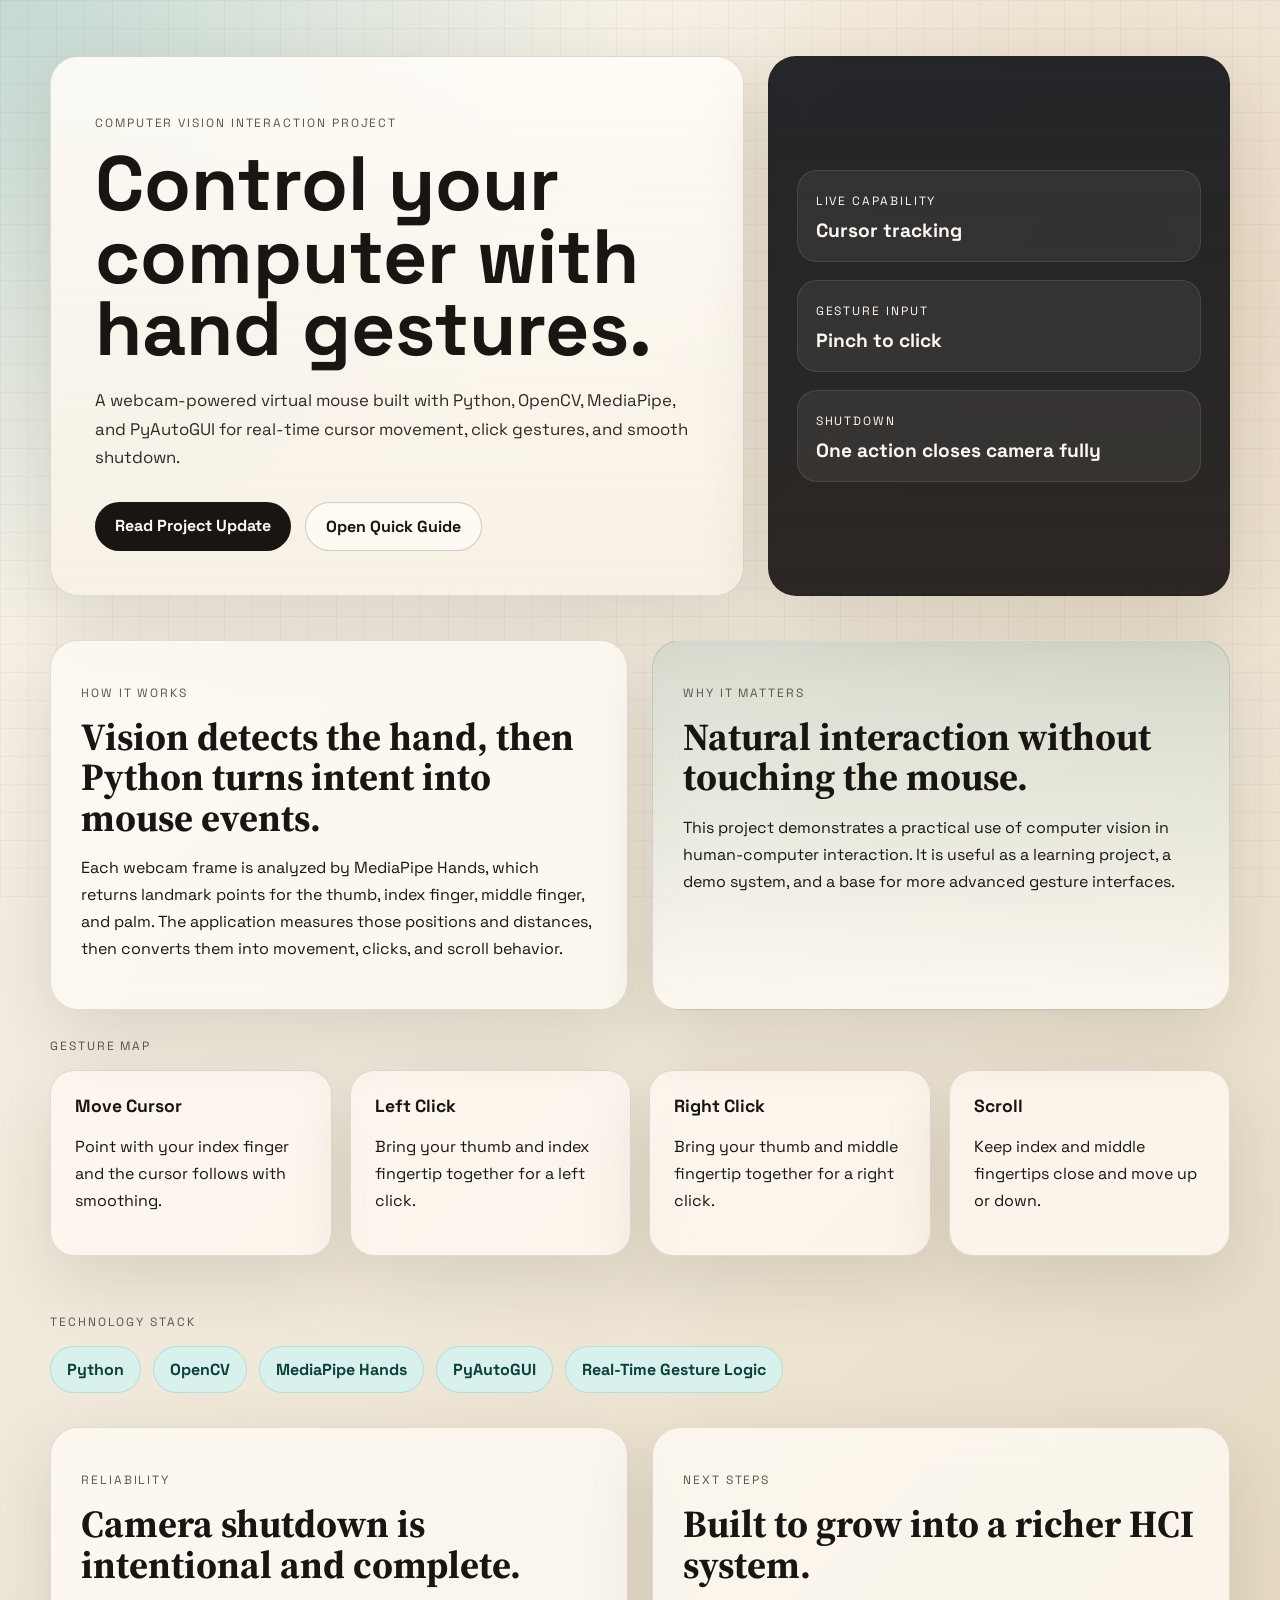
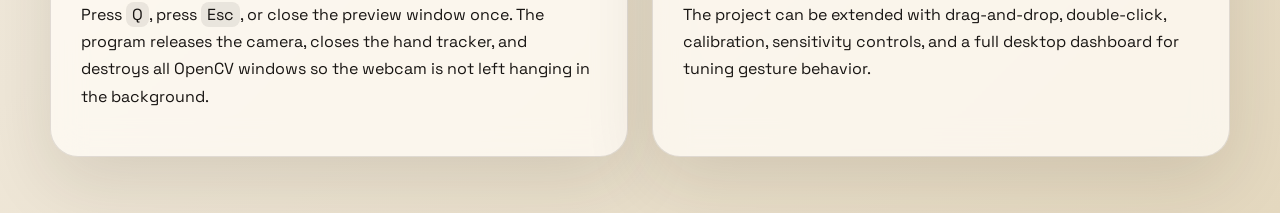
==== pipeline_showcase/index.html @ af91ccc7 "Hand Detection" ====
<!DOCTYPE html>
<html lang="en">
  <head>
    <meta charset="UTF-8" />
    <meta name="viewport" content="width=device-width, initial-scale=1.0" />
    <title>Hand Gesture Virtual Mouse</title>
    <link rel="preconnect" href="https://fonts.googleapis.com" />
    <link rel="preconnect" href="https://fonts.gstatic.com" crossorigin />
    <link
      href="https://fonts.googleapis.com/css2?family=Space+Grotesk:wght@400;500;700&family=Source+Serif+4:wght@400;600&display=swap"
      rel="stylesheet"
    />
    <link rel="stylesheet" href="./styles.css" />
  </head>
  <body>
    <div class="page-shell">
      <header class="hero">
        <div class="hero-copy">
          <p class="eyebrow">Computer Vision Interaction Project</p>
          <h1>Control your computer with hand gestures.</h1>
          <p class="lead">
            A webcam-powered virtual mouse built with Python, OpenCV, MediaPipe,
            and PyAutoGUI for real-time cursor movement, click gestures, and
            smooth shutdown.
          </p>
          <div class="hero-actions">
            <a href="../cv_virtual_mouse_pipeline_update.md" class="button button-solid">Read Project Update</a>
            <a href="../README.md" class="button button-outline">Open Quick Guide</a>
          </div>
        </div>
        <div class="hero-panel">
          <div class="signal-card">
            <span class="signal-label">Live Capability</span>
            <strong>Cursor tracking</strong>
          </div>
          <div class="signal-card">
            <span class="signal-label">Gesture Input</span>
            <strong>Pinch to click</strong>
          </div>
          <div class="signal-card">
            <span class="signal-label">Shutdown</span>
            <strong>One action closes camera fully</strong>
          </div>
        </div>
      </header>

      <main>
        <section class="section grid-two">
          <article class="card">
            <p class="section-kicker">How it works</p>
            <h2>Vision detects the hand, then Python turns intent into mouse events.</h2>
            <p>
              Each webcam frame is analyzed by MediaPipe Hands, which returns
              landmark points for the thumb, index finger, middle finger, and
              palm. The application measures those positions and distances, then
              converts them into movement, clicks, and scroll behavior.
            </p>
          </article>

          <article class="card accent-card">
            <p class="section-kicker">Why it matters</p>
            <h2>Natural interaction without touching the mouse.</h2>
            <p>
              This project demonstrates a practical use of computer vision in
              human-computer interaction. It is useful as a learning project, a
              demo system, and a base for more advanced gesture interfaces.
            </p>
          </article>
        </section>

        <section class="section">
          <p class="section-kicker">Gesture Map</p>
          <div class="gesture-grid">
            <article class="gesture-card">
              <h3>Move Cursor</h3>
              <p>Point with your index finger and the cursor follows with smoothing.</p>
            </article>
            <article class="gesture-card">
              <h3>Left Click</h3>
              <p>Bring your thumb and index fingertip together for a left click.</p>
            </article>
            <article class="gesture-card">
              <h3>Right Click</h3>
              <p>Bring your thumb and middle fingertip together for a right click.</p>
            </article>
            <article class="gesture-card">
              <h3>Scroll</h3>
              <p>Keep index and middle fingertips close and move up or down.</p>
            </article>
          </div>
        </section>

        <section class="section tech-strip">
          <p class="section-kicker">Technology Stack</p>
          <div class="pill-row">
            <span>Python</span>
            <span>OpenCV</span>
            <span>MediaPipe Hands</span>
            <span>PyAutoGUI</span>
            <span>Real-Time Gesture Logic</span>
          </div>
        </section>

        <section class="section grid-two">
          <article class="card">
            <p class="section-kicker">Reliability</p>
            <h2>Camera shutdown is intentional and complete.</h2>
            <p>
              Press <code>Q</code>, press <code>Esc</code>, or close the preview
              window once. The program releases the camera, closes the hand
              tracker, and destroys all OpenCV windows so the webcam is not left
              hanging in the background.
            </p>
          </article>

          <article class="card">
            <p class="section-kicker">Next steps</p>
            <h2>Built to grow into a richer HCI system.</h2>
            <p>
              The project can be extended with drag-and-drop, double-click,
              calibration, sensitivity controls, and a full desktop dashboard for
              tuning gesture behavior.
            </p>
          </article>
        </section>
      </main>
    </div>
  </body>
</html>
---- pipeline_showcase/styles.css ----
:root {
  --bg: #f4efe6;
  --bg-strong: #e6dcc9;
  --text: #181513;
  --muted: #5c554d;
  --panel: rgba(255, 251, 245, 0.78);
  --panel-strong: rgba(33, 30, 26, 0.95);
  --line: rgba(24, 21, 19, 0.12);
  --accent: #0b7a75;
  --accent-soft: #d9f1ec;
  --shadow: 0 24px 70px rgba(38, 30, 17, 0.12);
}

* {
  box-sizing: border-box;
}

body {
  margin: 0;
  font-family: "Space Grotesk", sans-serif;
  color: var(--text);
  background:
    radial-gradient(circle at top left, rgba(11, 122, 117, 0.22), transparent 28%),
    radial-gradient(circle at 85% 15%, rgba(179, 116, 35, 0.16), transparent 25%),
    linear-gradient(135deg, #f9f5ed 0%, #efe7d8 55%, #e4d8bf 100%);
  min-height: 100vh;
}

body::before {
  content: "";
  position: fixed;
  inset: 0;
  background-image:
    linear-gradient(rgba(24, 21, 19, 0.03) 1px, transparent 1px),
    linear-gradient(90deg, rgba(24, 21, 19, 0.03) 1px, transparent 1px);
  background-size: 28px 28px;
  pointer-events: none;
}

.page-shell {
  width: min(1180px, calc(100% - 40px));
  margin: 0 auto;
  padding: 32px 0 56px;
}

.hero,
.grid-two {
  display: grid;
  gap: 24px;
}

.hero {
  grid-template-columns: 1.5fr 1fr;
  align-items: stretch;
  padding: 24px 0 18px;
}

.hero-copy,
.card,
.hero-panel {
  border: 1px solid var(--line);
  border-radius: 28px;
  backdrop-filter: blur(16px);
  box-shadow: var(--shadow);
}

.hero-copy {
  background: linear-gradient(180deg, rgba(255, 252, 247, 0.92), rgba(248, 241, 229, 0.82));
  padding: 44px;
}

.hero-panel {
  background: linear-gradient(180deg, rgba(19, 21, 27, 0.92), rgba(35, 31, 28, 0.96));
  color: #fff8f0;
  padding: 28px;
  display: grid;
  gap: 18px;
  align-content: center;
}

.eyebrow,
.section-kicker,
.signal-label {
  text-transform: uppercase;
  letter-spacing: 0.16em;
  font-size: 0.75rem;
}

.eyebrow,
.section-kicker {
  color: var(--muted);
}

h1,
h2,
h3,
strong {
  margin: 0;
}

h1 {
  margin-top: 14px;
  max-width: 12ch;
  font-size: clamp(2.7rem, 6vw, 5.6rem);
  line-height: 0.94;
}

h2 {
  font-family: "Source Serif 4", serif;
  font-size: clamp(1.7rem, 3vw, 2.5rem);
  line-height: 1.05;
  margin: 14px 0 12px;
}

h3 {
  font-size: 1.1rem;
  margin-bottom: 12px;
}

.lead,
p {
  line-height: 1.7;
}

.lead {
  max-width: 58ch;
  margin: 22px 0 0;
  font-size: 1.05rem;
  color: #2f2a25;
}

.hero-actions {
  margin-top: 30px;
  display: flex;
  gap: 14px;
  flex-wrap: wrap;
}

.button {
  text-decoration: none;
  border-radius: 999px;
  padding: 13px 20px;
  font-weight: 700;
  transition: transform 160ms ease, background 160ms ease, color 160ms ease;
}

.button:hover {
  transform: translateY(-1px);
}

.button-solid {
  background: var(--text);
  color: #fff8f0;
}

.button-outline {
  border: 1px solid rgba(24, 21, 19, 0.2);
  color: var(--text);
  background: rgba(255, 252, 247, 0.72);
}

.signal-card {
  padding: 18px;
  border-radius: 20px;
  background: rgba(255, 252, 247, 0.06);
  border: 1px solid rgba(255, 248, 240, 0.1);
}

.signal-card strong {
  margin-top: 8px;
  display: block;
  font-size: 1.2rem;
}

.section {
  margin-top: 26px;
}

.grid-two {
  grid-template-columns: repeat(2, minmax(0, 1fr));
}

.card {
  background: var(--panel);
  padding: 30px;
}

.accent-card {
  background: linear-gradient(180deg, rgba(11, 122, 117, 0.1), rgba(255, 251, 245, 0.82));
}

.gesture-grid {
  margin-top: 14px;
  display: grid;
  grid-template-columns: repeat(4, minmax(0, 1fr));
  gap: 18px;
}

.gesture-card {
  background: rgba(255, 250, 243, 0.76);
  border: 1px solid var(--line);
  border-radius: 24px;
  padding: 24px;
  box-shadow: var(--shadow);
}

.tech-strip {
  padding: 18px 0 8px;
}

.pill-row {
  display: flex;
  flex-wrap: wrap;
  gap: 12px;
  margin-top: 14px;
}

.pill-row span {
  padding: 12px 16px;
  border-radius: 999px;
  background: var(--accent-soft);
  color: #0c3f3c;
  border: 1px solid rgba(11, 122, 117, 0.16);
  font-weight: 700;
}

code {
  font-family: inherit;
  background: rgba(24, 21, 19, 0.08);
  border-radius: 8px;
  padding: 2px 6px;
}

@media (max-width: 980px) {
  .hero,
  .grid-two,
  .gesture-grid {
    grid-template-columns: 1fr;
  }

  .hero-copy,
  .hero-panel,
  .card,
  .gesture-card {
    padding: 24px;
  }
}
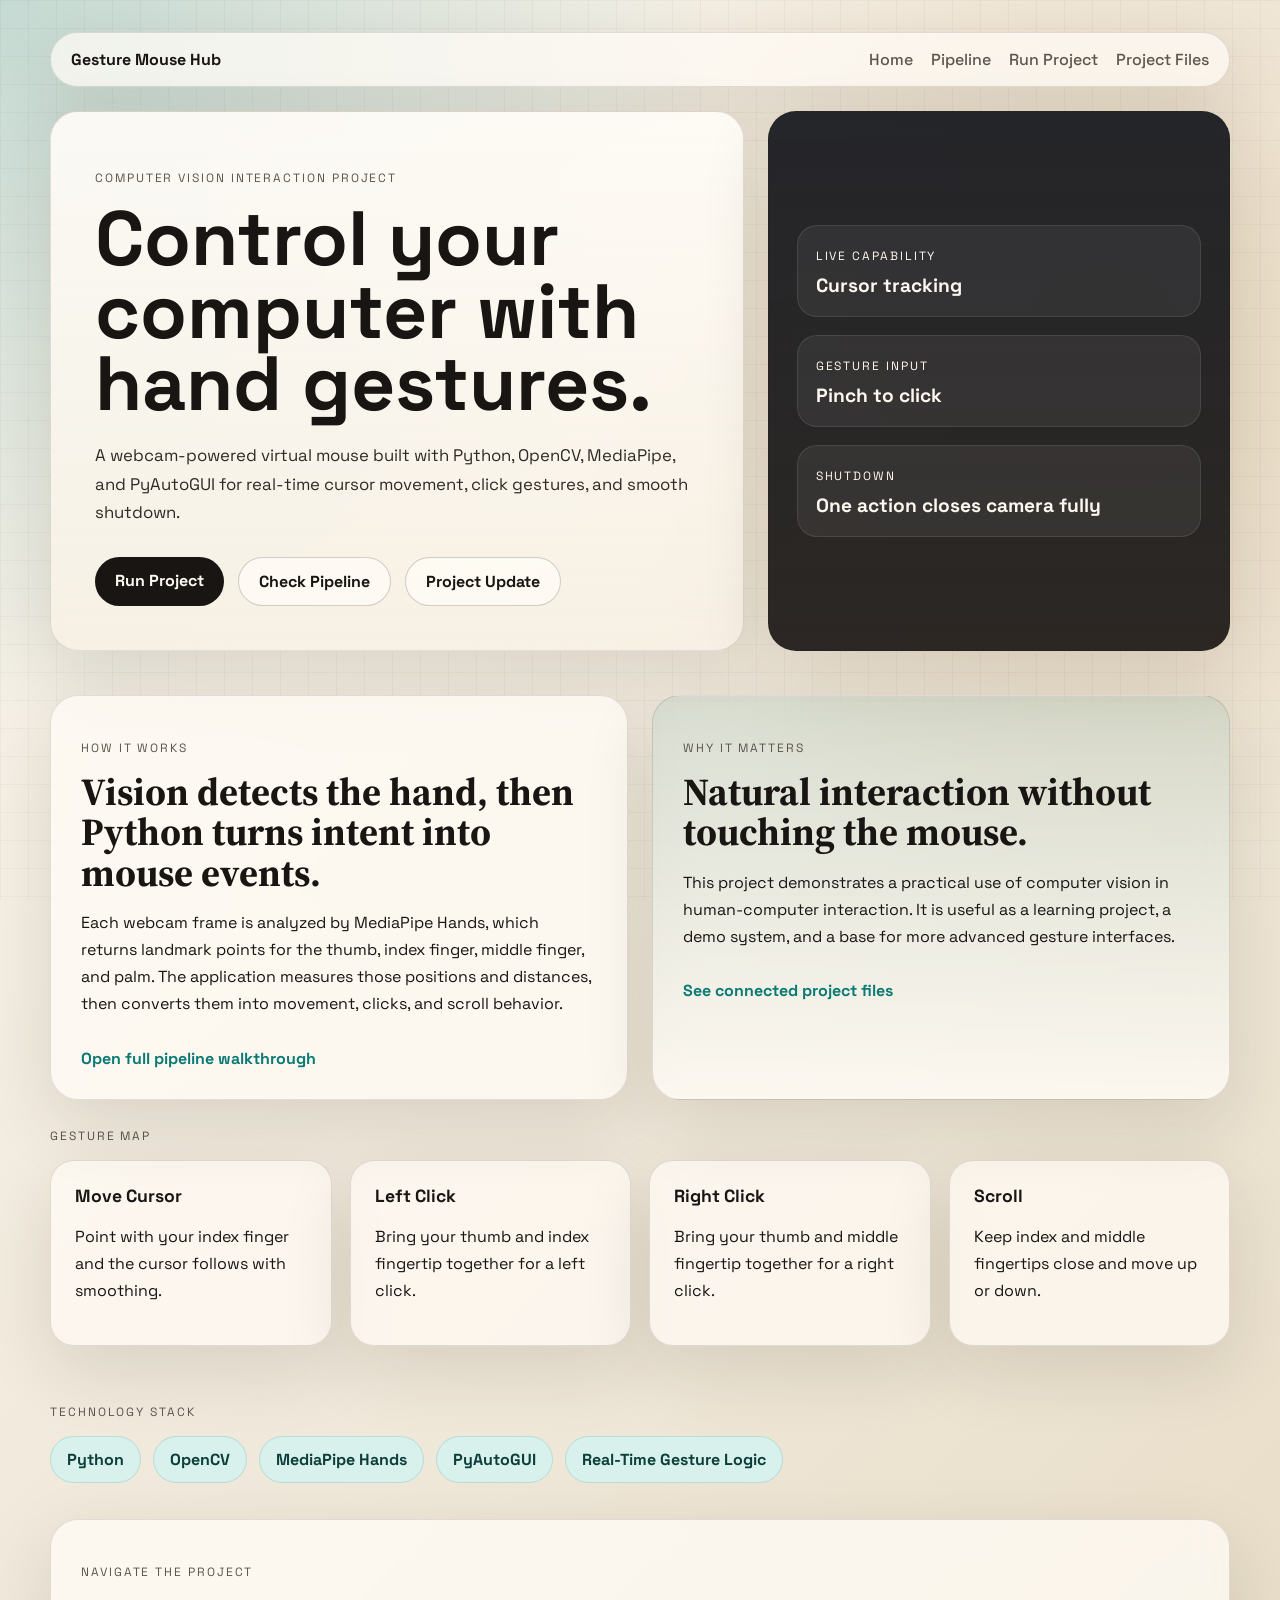
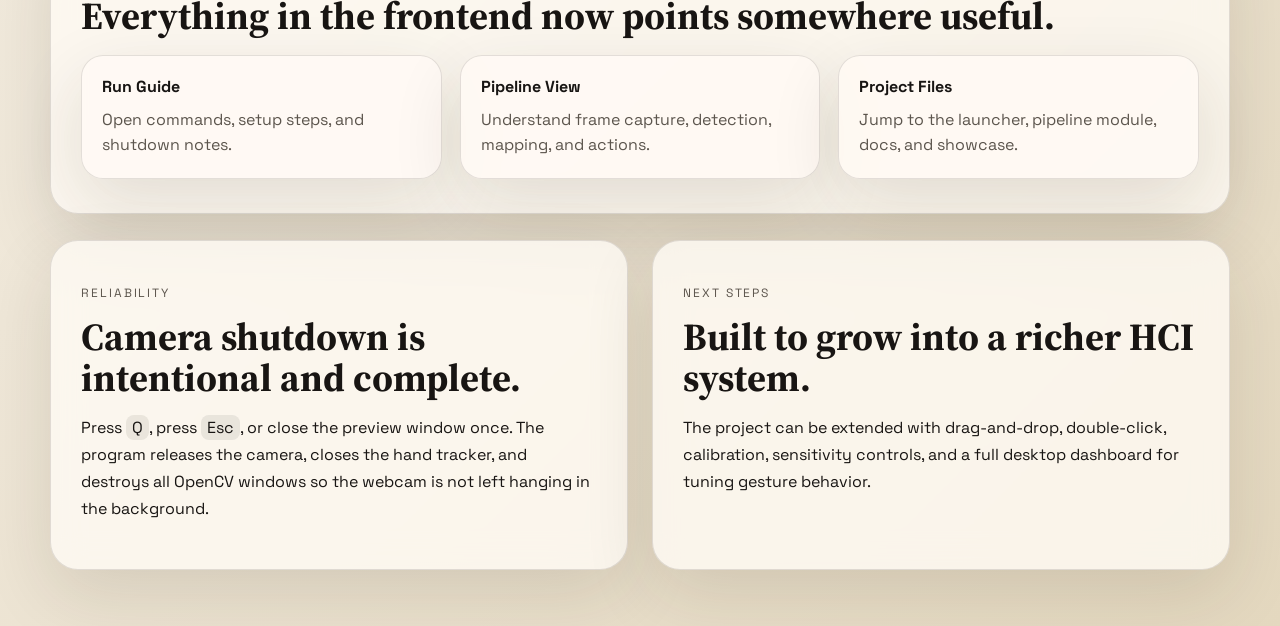
==== commit d404590f: "Project Completed" ====
--- a/pipeline_showcase/index.html
+++ b/pipeline_showcase/index.html
@@ -14,6 +14,16 @@
   </head>
   <body>
     <div class="page-shell">
+      <nav class="topbar">
+        <a href="./index.html" class="brand">Gesture Mouse Hub</a>
+        <div class="nav-links">
+          <a href="./index.html">Home</a>
+          <a href="./pipeline.html">Pipeline</a>
+          <a href="./run-guide.html">Run Project</a>
+          <a href="./project-files.html">Project Files</a>
+        </div>
+      </nav>
+
       <header class="hero">
         <div class="hero-copy">
           <p class="eyebrow">Computer Vision Interaction Project</p>
@@ -24,8 +34,9 @@
             smooth shutdown.
           </p>
           <div class="hero-actions">
-            <a href="../cv_virtual_mouse_pipeline_update.md" class="button button-solid">Read Project Update</a>
-            <a href="../README.md" class="button button-outline">Open Quick Guide</a>
+            <a href="./run-guide.html" class="button button-solid">Run Project</a>
+            <a href="./pipeline.html" class="button button-outline">Check Pipeline</a>
+            <a href="../cv_virtual_mouse_pipeline_update.md" class="button button-outline">Project Update</a>
           </div>
         </div>
         <div class="hero-panel">
@@ -55,6 +66,7 @@
               palm. The application measures those positions and distances, then
               converts them into movement, clicks, and scroll behavior.
             </p>
+            <a href="./pipeline.html" class="text-link">Open full pipeline walkthrough</a>
           </article>
 
           <article class="card accent-card">
@@ -65,6 +77,7 @@
               human-computer interaction. It is useful as a learning project, a
               demo system, and a base for more advanced gesture interfaces.
             </p>
+            <a href="./project-files.html" class="text-link">See connected project files</a>
           </article>
         </section>
 
@@ -101,6 +114,27 @@
           </div>
         </section>
 
+        <section class="section action-strip">
+          <article class="card action-card">
+            <p class="section-kicker">Navigate The Project</p>
+            <h2>Everything in the frontend now points somewhere useful.</h2>
+            <div class="action-grid">
+              <a class="mini-panel" href="./run-guide.html">
+                <strong>Run Guide</strong>
+                <span>Open commands, setup steps, and shutdown notes.</span>
+              </a>
+              <a class="mini-panel" href="./pipeline.html">
+                <strong>Pipeline View</strong>
+                <span>Understand frame capture, detection, mapping, and actions.</span>
+              </a>
+              <a class="mini-panel" href="./project-files.html">
+                <strong>Project Files</strong>
+                <span>Jump to the launcher, pipeline module, docs, and showcase.</span>
+              </a>
+            </div>
+          </article>
+        </section>
+
         <section class="section grid-two">
           <article class="card">
             <p class="section-kicker">Reliability</p>
--- a/pipeline_showcase/styles.css
+++ b/pipeline_showcase/styles.css
@@ -43,6 +43,47 @@
   padding: 32px 0 56px;
 }
 
+.topbar {
+  display: flex;
+  align-items: center;
+  justify-content: space-between;
+  gap: 18px;
+  padding: 16px 20px;
+  border: 1px solid var(--line);
+  border-radius: 999px;
+  background: rgba(255, 251, 245, 0.72);
+  backdrop-filter: blur(16px);
+  box-shadow: var(--shadow);
+}
+
+.brand,
+.nav-links a,
+.text-link,
+.mini-panel,
+.file-card {
+  text-decoration: none;
+}
+
+.brand {
+  color: var(--text);
+  font-weight: 700;
+}
+
+.nav-links {
+  display: flex;
+  gap: 18px;
+  flex-wrap: wrap;
+}
+
+.nav-links a {
+  color: var(--muted);
+  font-weight: 500;
+}
+
+.subhero {
+  padding: 36px 6px 8px;
+}
+
 .hero,
 .grid-two {
   display: grid;
@@ -185,6 +226,10 @@
   padding: 30px;
 }
 
+.action-card {
+  padding-bottom: 34px;
+}
+
 .accent-card {
   background: linear-gradient(180deg, rgba(11, 122, 117, 0.1), rgba(255, 251, 245, 0.82));
 }
@@ -204,6 +249,98 @@
   box-shadow: var(--shadow);
 }
 
+.action-grid,
+.file-grid,
+.stack-layout {
+  display: grid;
+  gap: 18px;
+}
+
+.action-grid {
+  grid-template-columns: repeat(3, minmax(0, 1fr));
+  margin-top: 18px;
+}
+
+.mini-panel,
+.file-card {
+  border: 1px solid var(--line);
+  border-radius: 22px;
+  padding: 20px;
+  background: rgba(255, 251, 245, 0.82);
+  color: var(--text);
+  box-shadow: var(--shadow);
+  transition: transform 160ms ease, border-color 160ms ease;
+}
+
+.mini-panel:hover,
+.file-card:hover,
+.text-link:hover,
+.nav-links a:hover {
+  transform: translateY(-1px);
+}
+
+.mini-panel strong,
+.file-card strong {
+  display: block;
+  margin-bottom: 10px;
+}
+
+.mini-panel span,
+.file-card span {
+  display: block;
+  line-height: 1.6;
+  color: var(--muted);
+}
+
+.text-link {
+  display: inline-block;
+  margin-top: 14px;
+  color: var(--accent);
+  font-weight: 700;
+}
+
+.flow-card {
+  grid-template-columns: 110px 1fr;
+  display: grid;
+  align-items: start;
+  gap: 20px;
+}
+
+.flow-index {
+  display: inline-flex;
+  align-items: center;
+  justify-content: center;
+  width: 88px;
+  height: 88px;
+  border-radius: 24px;
+  background: var(--accent-soft);
+  color: #0c3f3c;
+  font-size: 1.5rem;
+  font-weight: 700;
+}
+
+.file-grid {
+  grid-template-columns: repeat(2, minmax(0, 1fr));
+}
+
+.code-panel {
+  margin: 18px 0;
+  padding: 20px;
+  border-radius: 22px;
+  background: rgba(24, 21, 19, 0.94);
+  color: #fff8f0;
+  overflow-x: auto;
+}
+
+.code-panel code {
+  background: transparent;
+  padding: 0;
+}
+
+.action-strip {
+  margin-top: 28px;
+}
+
 .tech-strip {
   padding: 18px 0 8px;
 }
@@ -234,14 +371,25 @@
 @media (max-width: 980px) {
   .hero,
   .grid-two,
-  .gesture-grid {
+  .gesture-grid,
+  .action-grid,
+  .file-grid,
+  .flow-card {
     grid-template-columns: 1fr;
+  }
+
+  .topbar {
+    border-radius: 28px;
+    align-items: flex-start;
+    flex-direction: column;
   }
 
   .hero-copy,
   .hero-panel,
   .card,
-  .gesture-card {
+  .gesture-card,
+  .mini-panel,
+  .file-card {
     padding: 24px;
   }
 }
